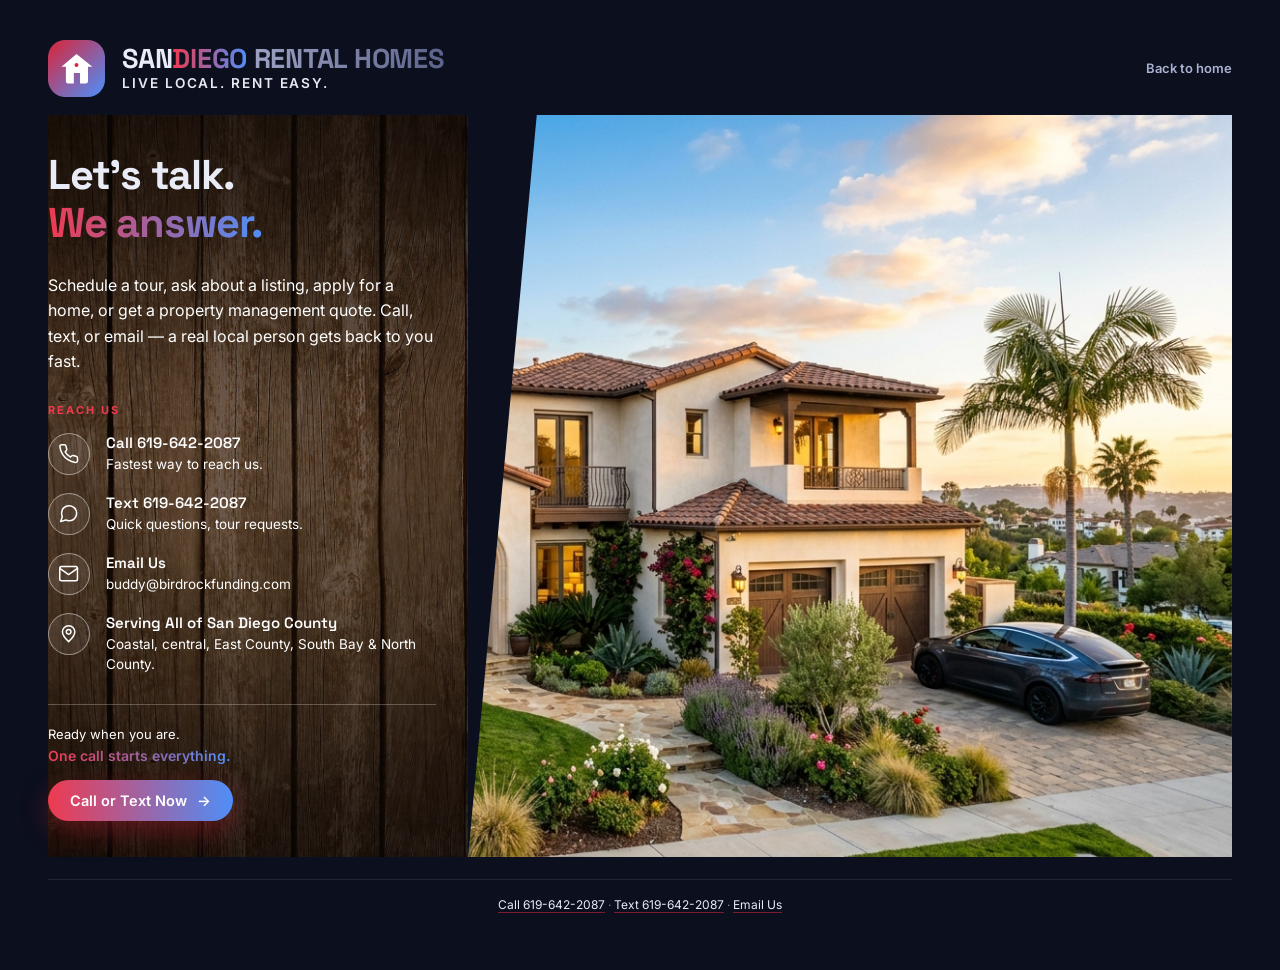
==== contact.html @ 1c2e7d35 "Add ABL wood grain hero background (wood-bg.jpg + dark overlay, white text)" ====
<!doctype html>
<html lang="en">
<head>
  <meta charset="UTF-8">
  <meta name="viewport" content="width=device-width, initial-scale=1">
  <title>Contact & Apply | San Diego Rental Homes</title>
  <meta name="description" content="Contact San Diego Rental Homes: call or text 619-642-2087, or email us to schedule a tour, apply for a home, or ask about property management.">
  <link rel="preconnect" href="https://fonts.googleapis.com">
  <link rel="preconnect" href="https://fonts.gstatic.com" crossorigin>
  <link href="https://fonts.googleapis.com/css2?family=Space+Grotesk:wght@500;600;700&family=Inter:wght@400;500;600;700&display=swap" rel="stylesheet">
  <link rel="icon" type="image/svg+xml" href="assets/logo.svg">
  <link rel="manifest" href="site.webmanifest">
  <meta name="theme-color" content="#0b0f1e">
  <link rel="stylesheet" href="pages.css?v=14">
</head>
<body>
  <div class="page">
    <nav class="page-nav" aria-label="Main navigation">
      <a class="brand" href="index.html"><img class="brand-mark" src="assets/logo.svg" alt="San Diego Rental Homes logo"><div><h1 class="brand-title">SAN<span class="accent">DIEGO</span> <span class="suffix">RENTAL HOMES</span></h1><span class="brand-sub">LIVE LOCAL. RENT EASY.</span></div></a>
      <a class="back-link" href="index.html">Back to home</a>
    </nav>
    <main class="hero">
      <section class="hero-copy">
        <h2 class="page-heading heading-wide">Let's talk.<br><span class="grad">We answer.</span></h2>
        <p class="page-lede">Schedule a tour, ask about a listing, apply for a home, or get a property management quote. Call, text, or email — a real local person gets back to you fast.</p>
        <div class="section-label">Reach Us</div>
        <div class="features">
          <div class="feature">
            <a class="feature-icon" href="tel:+16196422087" aria-label="Call 619-642-2087"><svg viewBox="0 0 24 24" fill="none" stroke="#ffffff" stroke-width="1.7" stroke-linecap="round" stroke-linejoin="round"><path d="M22 16.92v3a2 2 0 0 1-2.18 2 19.79 19.79 0 0 1-8.63-3.07 19.5 19.5 0 0 1-6-6 19.79 19.79 0 0 1-3.07-8.67A2 2 0 0 1 4.11 2h3a2 2 0 0 1 2 1.72c.127.96.361 1.903.7 2.81a2 2 0 0 1-.45 2.11L8.09 9.91a16 16 0 0 0 6 6l1.27-1.27a2 2 0 0 1 2.11-.45c.907.339 1.85.573 2.81.7A2 2 0 0 1 22 16.92z"/></svg></a>
            <div>
              <h3><a href="tel:+16196422087">Call 619-642-2087</a></h3>
              <p>Fastest way to reach us.</p>
            </div>
          </div>
          <div class="feature">
            <a class="feature-icon" href="sms:+16196422087" aria-label="Text 619-642-2087"><svg viewBox="0 0 24 24" fill="none" stroke="#ffffff" stroke-width="1.7"><path d="M21 11.5a8.38 8.38 0 0 1-.9 3.8 8.5 8.5 0 0 1-7.6 4.7 8.38 8.38 0 0 1-3.8-.9L3 21l1.9-5.7a8.38 8.38 0 0 1-.9-3.8 8.5 8.5 0 0 1 4.7-7.6 8.38 8.38 0 0 1 3.8-.9h.5a8.48 8.48 0 0 1 8 8v.5z" stroke-linecap="round" stroke-linejoin="round"/></svg></a>
            <div>
              <h3><a href="sms:+16196422087">Text 619-642-2087</a></h3>
              <p>Quick questions, tour requests.</p>
            </div>
          </div>
          <div class="feature">
            <a class="feature-icon" href="mailto:buddy@birdrockfunding.com" aria-label="Email us"><svg viewBox="0 0 24 24" fill="none" stroke="#ffffff" stroke-width="1.7"><rect x="2" y="4" width="20" height="16" rx="2"/><path d="m22 6-10 7L2 6" stroke-linecap="round" stroke-linejoin="round"/></svg></a>
            <div>
              <h3><a href="mailto:buddy@birdrockfunding.com">Email Us</a></h3>
              <p>buddy@birdrockfunding.com</p>
            </div>
          </div>
          <div class="feature">
            <a class="feature-icon" href="index.html" aria-label="Service areas"><svg viewBox="0 0 24 24" fill="none" stroke="#ffffff" stroke-width="1.7" stroke-linecap="round" stroke-linejoin="round"><path d="M12 21s-7-6.1-7-11a7 7 0 0 1 14 0c0 4.9-7 11-7 11z"/><circle cx="12" cy="10" r="2.6"/></svg></a>
            <div>
              <h3>Serving All of San Diego County</h3>
              <p>Coastal, central, East County, South Bay &amp; North County.</p>
            </div>
          </div>
        </div>
        <div class="cta-row">
          <div class="cta-text">Ready when you are.<br><strong>One call starts everything.</strong></div>
          <a class="cta-button" href="tel:+16196422087" target="_blank" rel="noopener noreferrer">Call or Text Now <span>→</span></a>
        </div>
      </section>
      <div class="hero-photo-frame"><img src="assets/hero.jpg" alt="A beautiful San Diego rental home at golden hour"></div>
    </main>
    <footer class="page-footer" style="justify-content: center;">
      <div class="footer-contact" style="flex-direction: row; gap: 10px; text-align: center;">
        <span><a href="tel:+16196422087">Call 619-642-2087</a> &middot; <a href="sms:+16196422087">Text 619-642-2087</a> &middot; <a href="mailto:buddy@birdrockfunding.com">Email Us</a></span>
      </div>
    </footer>
  </div>
<script>
  window.chatwootSettings = {
    launcherTitle: "Chat with Buddy",
    position: 'right',
    locale: 'en',
    darkMode: 'dark',
    type: 'expanded'
  };
  (function(d,t) {
    var BASE_URL="https://app.chatwoot.com";
    var g=d.createElement(t),s=d.getElementsByTagName(t)[0];
    g.src=BASE_URL+"/packs/js/sdk.js";
    g.async = true;
    s.parentNode.insertBefore(g,s);
    g.onload=function(){
      window.chatwootSDK.run({
        websiteToken: 'w75DuTkaqM5nry2hyCZPVpFz',
        baseUrl: BASE_URL
      });
      var st = document.createElement('style');
      st.textContent = '#chatwoot_widget_launcher, .woot-widget-bubble, .chatwoot-launcher, ' +
        '.woot-widget-bubble-icon { background: linear-gradient(90deg, #ef3a50, #4f8ef7) !important; border-radius: 14px; }';
      document.head.appendChild(st);
    }
  })(document,"script");
</script>
</body>
</html>
---- pages.css ----
:root {
  --navy-950: #0b0f1e;
  --navy-900: #0f162c;
  --navy-700: #1c2547;
  --ink: #e9ecf7;
  --ink-dim: #aab1d1;
  --ink-faint: #7b83a8;
  --red: #d7263d;
  --blue: #4f8ef7;
  --red-bright: #ef3a50;
  --white: #ffffff;
  --gradient: linear-gradient(90deg, var(--red-bright), var(--blue));
}

* { box-sizing: border-box; }
html, body { margin: 0; min-height: 100%; }
html { background: var(--navy-950); }
body {
  overflow-x: hidden;
  background: var(--navy-950);
  color: var(--ink);
  font-family: Inter, ui-sans-serif, system-ui, sans-serif;
  -webkit-font-smoothing: antialiased;
}
a { color: inherit; text-decoration: none; }
h1, h2, h3 { font-family: 'Space Grotesk', Inter, ui-sans-serif, system-ui, sans-serif; }

.page { max-width: 1400px; margin: 0 auto; padding: 40px 48px 56px; }
.page-nav { display: flex; align-items: center; justify-content: space-between; gap: 20px; margin-bottom: 18px; }
.brand { display: flex; align-items: center; gap: 17.3px; }
.brand-mark { width: 56.9px; height: 56.9px; border-radius: 17.3px; object-fit: cover; flex-shrink: 0; background: linear-gradient(135deg, #d7263d, #4f8ef7); padding: 2px; }
.brand-title { margin: 0; font: 700 27.2px/1 'Space Grotesk', Inter, sans-serif; letter-spacing: -.01em; white-space: nowrap; }
.brand-title .accent, .page-heading .grad, .cta-text strong { background: var(--gradient); -webkit-background-clip: text; background-clip: text; color: transparent; }
.brand-title .suffix { background: linear-gradient(90deg, #9aa1c2, #5c6389); -webkit-background-clip: text; background-clip: text; color: transparent; }
.brand-sub { margin-top: 7px; color: #e8eaf3; font-size: 13.6px; font-weight: 600; letter-spacing: .14em; }
a.brand-sub { text-decoration: underline; text-decoration-color: rgba(215, 38, 61, .65); text-underline-offset: 4px; text-decoration-thickness: 2px; transition: color .15s, text-decoration-color .15s; }
a.brand-sub:hover { color: #ffffff; text-decoration-color: var(--blue); }
.lede-link { color: #ef3a50; font-weight: 600; text-decoration: underline; text-decoration-color: rgba(215, 38, 61, .55); text-underline-offset: 3px; transition: color .15s, text-decoration-color .15s; }
.lede-link:hover { color: var(--blue); text-decoration-color: var(--blue); }
.back-link { color: var(--ink-dim); font-size: 13px; font-weight: 600; }
.back-link:hover { color: var(--white); }

.hero { display: grid; grid-template-columns: minmax(320px, 420px) 1fr; gap: 0; align-items: stretch; min-height: 720px; }
.hero-copy { display: flex; flex-direction: column; gap: 26px; justify-content: center; padding: 32px 10px 32px 0; }
.page-heading { max-width: 410px; margin: 0; font-size: clamp(39.4px, 3.66vw, 53.4px); font-weight: 700; line-height: 1.15; letter-spacing: -.02em; }
.page-heading.heading-wide { font-size: clamp(36px, 3.25vw, 46px); letter-spacing: -.03em; }
.page-heading.mcp-heading { font-size: clamp(22px, 1.85vw, 28px); letter-spacing: -.025em; }
.page-lede { max-width: 44ch; margin: 0; color: var(--ink); font-size: 16px; line-height: 1.6; }


/* --- Homepage-specific classes (index.html) --- */
.headline { margin: 0; font-size: clamp(39.4px, 3.66vw, 53.4px); font-weight: 700; line-height: 1.15; letter-spacing: -.02em; text-wrap: balance; }
.headline .grad { background: var(--gradient); -webkit-background-clip: text; background-clip: text; color: transparent; }
.lede { max-width: 44ch; margin: 0; color: var(--ink); font-size: 16px; line-height: 1.6; }
.lede .hl { color: #ef3a50; font-weight: 600; }
.brand-mark img { width: 100%; height: 100%; object-fit: cover; border-radius: 15.3px; display: block; }
/* Side bullet list — same as Home page features */
.section-label { color: #ef3a50; font-size: 11px; font-weight: 700; letter-spacing: .18em; text-transform: uppercase; margin: 2px 0 -10px; }
.section-label:empty { display: none; }
.features { display: flex; flex-direction: column; gap: 18px; }
.features.compact { gap: 10px; }
.features.compact .feature-icon { width: 34px; height: 34px; }
.features.compact .feature-icon svg { width: 17px; height: 17px; }
.features.compact h3 { font-size: 13.5px; }
.features.compact p { font-size: 12px; }
.feature { display: flex; gap: 16px; align-items: flex-start; }
.feature-icon { width: 42px; height: 42px; border-radius: 50%; border: 1.5px solid rgba(215,38,61,0.55); display: flex; align-items: center; justify-content: center; flex-shrink: 0; background: rgba(215,38,61,0.08); color: inherit; }
.feature-icon svg { width: 21.25px; height: 21.25px; stroke: #ffffff; }
.feature h3 { font-size: 15px; font-weight: 600; margin: 0 0 2px; color: var(--ink); }
.feature p { font-size: 13.5px; line-height: 1.5; color: var(--ink-faint); margin: 0; max-width: none; }
.feature.active .feature-icon { background: var(--gradient); border-color: transparent; box-shadow: 0 6px 18px rgba(215,38,61,.35); }
.feature.active h3 a { background: var(--gradient); -webkit-background-clip: text; background-clip: text; color: transparent; }
.feature h3 a:hover { color: var(--white); }

.cta-row { display: flex; flex-direction: column; align-items: flex-start; gap: 14px; margin-top: 4px; padding-top: 20px; border-top: 1px solid rgba(255,255,255,.09); }
.cta-text { max-width: 200px; color: var(--ink); font-size: 13px; line-height: 1.5; }
.cta-text strong { font-size: 14px; font-weight: 600; }
.slamdunk-link { display: inline-block; margin-top: 4px; font-size: clamp(20px, 3vw, 28px); font-weight: 800; line-height: 1.25; letter-spacing: -.01em; background: var(--gradient); -webkit-background-clip: text; background-clip: text; color: transparent; transition: opacity .15s, transform .15s; }
.slamdunk-link:hover { opacity: .88; transform: translateY(-1px); }
.page-heading.flow-heading { letter-spacing: -.025em; }
@media (max-width: 980px) {
  .page-heading.flow-heading { font-size: clamp(35px, 7.15vw, 52px); white-space: nowrap; }
}
@media (max-width: 560px) {
  .page-heading.flow-heading { font-size: clamp(24px, 6.5vw, 34px); white-space: nowrap; }
}
.cta-button { display: inline-flex; align-items: center; gap: 10px; padding: 12px 22px; border-radius: 999px; background: var(--gradient); color: var(--white); font-size: 14.5px; font-weight: 600; white-space: nowrap; box-shadow: 0 10px 28px rgba(215,38,61,.35); }
.cta-button:hover { transform: translateY(-1px); }
.hero-photo-frame { position: relative; min-height: 720px; overflow: hidden; clip-path: polygon(9% 0%, 100% 0%, 100% 100%, 0% 100%); background: var(--navy-900); }
.hero-photo-frame img { position: absolute; inset: 0; display: block; width: 100%; height: 100%; object-fit: cover; object-position: 100% 50%; }

.page-footer { display: flex; justify-content: space-between; gap: 20px; margin-top: 22px; padding-top: 16px; border-top: 1px solid rgba(255,255,255,.09); color: var(--ink-faint); font-size: 12px; }
.footer-brand { display: flex; flex-direction: column; gap: 6px; text-align: left; }
.footer-contact { display: flex; flex-direction: column; gap: 5px; text-align: right; line-height: 1.5; }
.footer-contact a { color: var(--ink); text-decoration: underline; text-underline-offset: 3px; text-decoration-color: rgba(215,38,61,.55); }
.footer-contact a:hover { color: var(--white); }

@media (max-width: 980px) {
  .page { padding: 28px 20px 40px; }
  .page-nav { margin-bottom: 24px; }
  .brand { gap: 12px; }
  .brand-mark { width: 48px; height: 48px; border-radius: 14px; }
  .brand-title { font-size: 20px; }
  .brand-sub { font-size: 10px; letter-spacing: .11em; }
  .back-link { font-size: 12px; }
  .hero { grid-template-columns: 1fr; min-height: 0; }
  .hero-copy { gap: 20px; padding: 0 0 24px; }
  .page-heading { max-width: 680px; font-size: clamp(39.4px, 3.66vw, 53.4px); }
  .page-lede { max-width: 680px; }
  .cta-row { max-width: 680px; }
  .hero-photo-frame { min-height: 430px; clip-path: none; }
  .hero-photo-frame img { object-position: 100% 50%; }
}

@media (max-width: 560px) {
  .page-nav { align-items: flex-start; }
  .back-link { padding-top: 10px; }
  .page-heading { font-size: clamp(39.4px, 3.66vw, 53.4px); }
  .cta-text { max-width: 300px; }
  .cta-button { min-height: 44px; }
  .hero-photo-frame, .hero-photo-frame img { min-height: 330px; }
  .page-footer { flex-direction: column; gap: 8px; }
  .footer-contact { text-align: left; }
}

/* ── Wood grain hero panel (matches AmericasBestLenders.com) ── */
.hero-copy {
  background: #2b1d13 url('wood-bg.jpg') center/cover;
  box-shadow: inset 0 0 0 2000px rgba(20, 12, 6, .38);
  padding: 36px 32px 36px 0;
}
.hero-copy .lede, .hero-copy .page-lede, .hero-copy .cta-text,
.hero-copy .feature p, .hero-copy .feature h3 { color: #ffffff; }
.hero-copy .feature-icon { border-color: rgba(255,255,255,.45); background: rgba(255,255,255,.08); }
.hero-copy .cta-row { border-top-color: rgba(255,255,255,.25); }
@media (max-width: 980px) {
  .hero-copy { padding: 28px 24px; border-radius: 20px; }
}
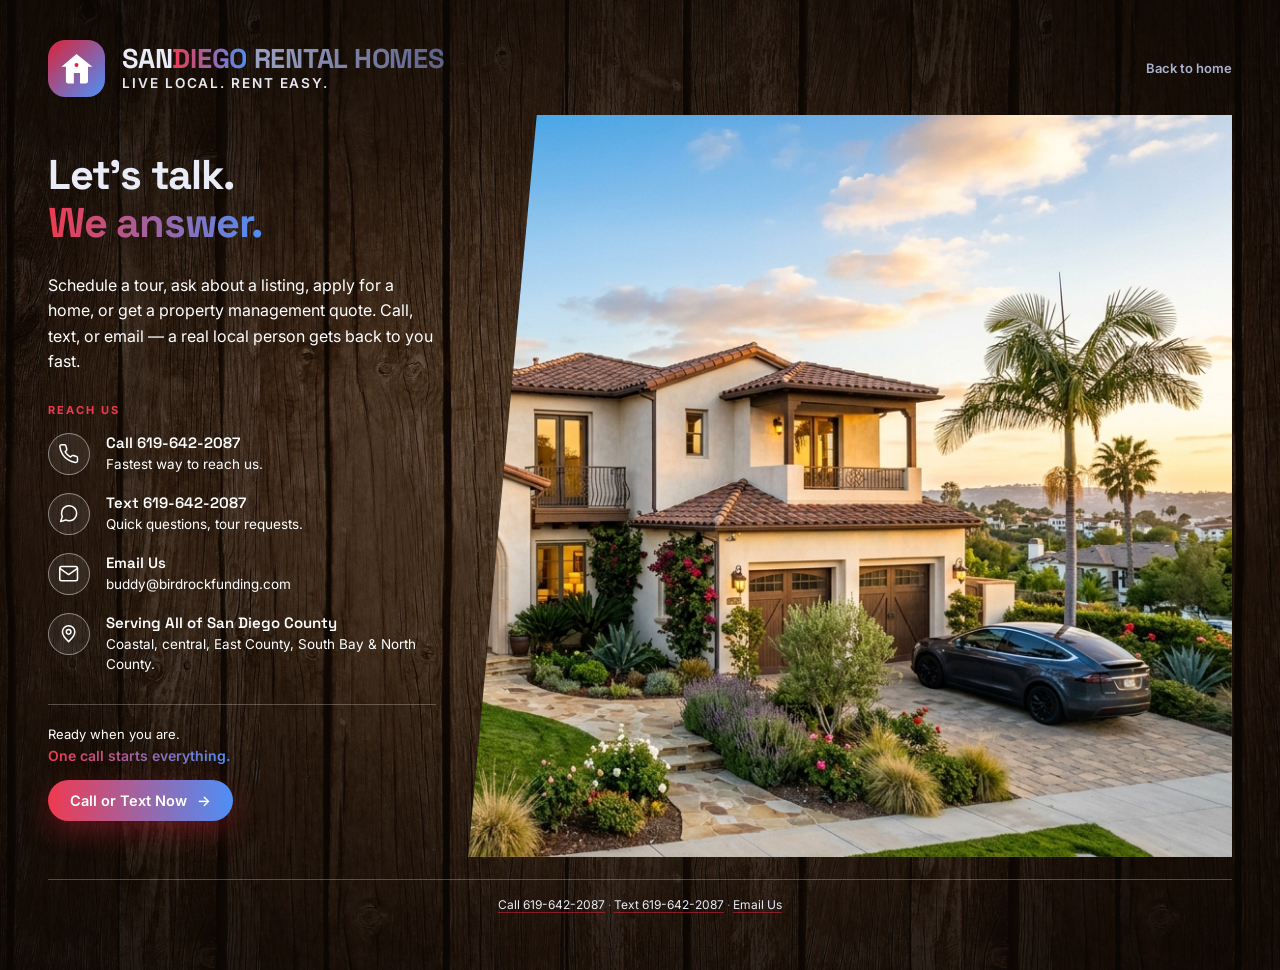
==== commit 3db6cb7a: "Wood grain full-page background, follows diagonal photo angle (dark overlay for contrast)" ====
--- a/contact.html
+++ b/contact.html
@@ -11,7 +11,7 @@
   <link rel="icon" type="image/svg+xml" href="assets/logo.svg">
   <link rel="manifest" href="site.webmanifest">
   <meta name="theme-color" content="#0b0f1e">
-  <link rel="stylesheet" href="pages.css?v=14">
+  <link rel="stylesheet" href="pages.css?v=15">
 </head>
 <body>
   <div class="page">
--- a/pages.css
+++ b/pages.css
@@ -123,16 +123,19 @@
   .footer-contact { text-align: left; }
 }
 
-/* ── Wood grain hero panel (matches AmericasBestLenders.com) ── */
-.hero-copy {
-  background: #2b1d13 url('wood-bg.jpg') center/cover;
-  box-shadow: inset 0 0 0 2000px rgba(20, 12, 6, .38);
-  padding: 36px 32px 36px 0;
+/* ── Wood grain background - full page, follows photo angle (matches AmericasBestLenders.com) ── */
+html { background: #2b1d13; }
+body {
+  background:
+    linear-gradient(rgba(20, 12, 6, .45), rgba(20, 12, 6, .45)),
+    #2b1d13 url('wood-bg.jpg') center/cover;
 }
+.hero-copy { padding: 36px 32px 36px 0; }
 .hero-copy .lede, .hero-copy .page-lede, .hero-copy .cta-text,
 .hero-copy .feature p, .hero-copy .feature h3 { color: #ffffff; }
 .hero-copy .feature-icon { border-color: rgba(255,255,255,.45); background: rgba(255,255,255,.08); }
 .hero-copy .cta-row { border-top-color: rgba(255,255,255,.25); }
+.page-footer { border-top-color: rgba(255,255,255,.25); }
 @media (max-width: 980px) {
   .hero-copy { padding: 28px 24px; border-radius: 20px; }
 }
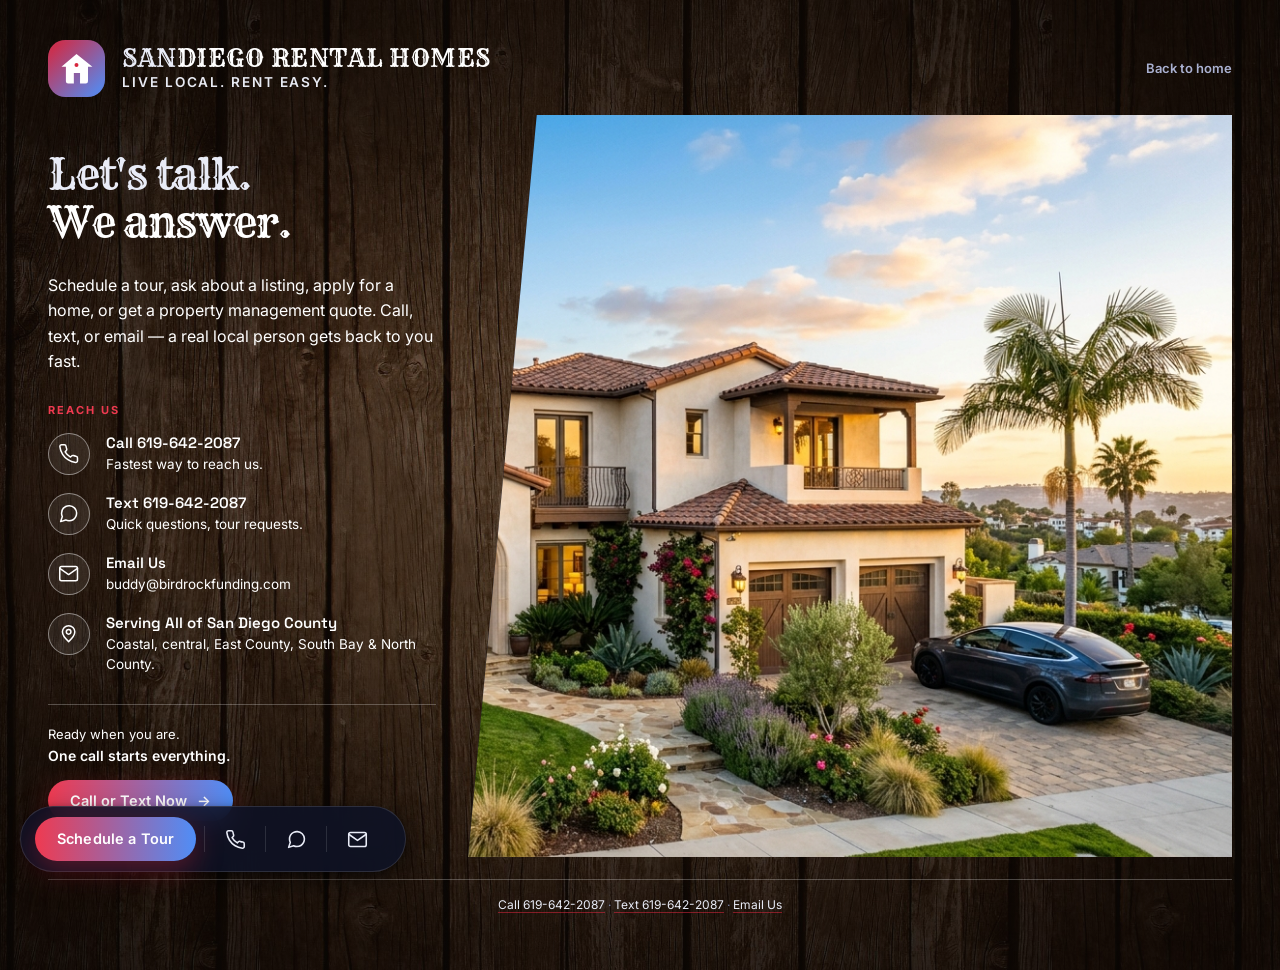
==== commit e3322613: "Add floating footer to all sub-pages, all-white titles, cowboy Rye font lettering" ====
--- a/contact.html
+++ b/contact.html
@@ -7,11 +7,12 @@
   <meta name="description" content="Contact San Diego Rental Homes: call or text 619-642-2087, or email us to schedule a tour, apply for a home, or ask about property management.">
   <link rel="preconnect" href="https://fonts.googleapis.com">
   <link rel="preconnect" href="https://fonts.gstatic.com" crossorigin>
-  <link href="https://fonts.googleapis.com/css2?family=Space+Grotesk:wght@500;600;700&family=Inter:wght@400;500;600;700&display=swap" rel="stylesheet">
+  <link href="https://fonts.googleapis.com/css2?family=Rye&family=Space+Grotesk:wght@500;600;700&family=Inter:wght@400;500;600;700&display=swap" rel="stylesheet">
   <link rel="icon" type="image/svg+xml" href="assets/logo.svg">
   <link rel="manifest" href="site.webmanifest">
   <meta name="theme-color" content="#0b0f1e">
-  <link rel="stylesheet" href="pages.css?v=15">
+  <link rel="stylesheet" href="pages.css?v=16">
+  <link rel="stylesheet" href="floating-bar.css?v=5">
 </head>
 <body>
   <div class="page">
@@ -67,6 +68,16 @@
       </div>
     </footer>
   </div>
+<nav class="footer-bar" role="navigation" aria-label="App actions">
+  <a class="footer-btn footer-cta" aria-label="Schedule a Tour" href="contact.html"><span>Schedule a Tour</span></a>
+  <div class="fb-divider"></div>
+  <a class="footer-btn" aria-label="Call" href="tel:+16196422087"><svg viewBox="0 0 24 24"><path d="M22 16.92v3a2 2 0 0 1-2.18 2 19.79 19.79 0 0 1-8.63-3.07 19.5 19.5 0 0 1-6-6 19.79 19.79 0 0 1-3.07-8.67A2 2 0 0 1 4.11 2h3a2 2 0 0 1 2 1.72c.127.96.361 1.903.7 2.81a2 2 0 0 1-.45 2.11L8.09 9.91a16 16 0 0 0 6 6l1.27-1.27a2 2 0 0 1 2.11-.45c.907.339 1.85.573 2.81.7A2 2 0 0 1 22 16.92z"/></svg></a>
+  <div class="fb-divider"></div>
+  <a class="footer-btn" aria-label="Text" href="sms:+16196422087"><svg viewBox="0 0 24 24"><path d="M21 11.5a8.38 8.38 0 0 1-.9 3.8 8.5 8.5 0 0 1-7.6 4.7 8.38 8.38 0 0 1-3.8-.9L3 21l1.9-5.7a8.38 8.38 0 0 1-.9-3.8 8.5 8.5 0 0 1 4.7-7.6 8.38 8.38 0 0 1 3.8-.9h.5a8.48 8.48 0 0 1 8 8v.5z"/></svg></a>
+  <div class="fb-divider"></div>
+  <a class="footer-btn" aria-label="Email" href="mailto:buddy@birdrockfunding.com"><svg viewBox="0 0 24 24"><rect x="2" y="4" width="20" height="16" rx="2"/><path d="m22 6-10 7L2 6"/></svg></a>
+</nav>
+<script src="floating-bar.js?v=4"></script>
 <script>
   window.chatwootSettings = {
     launcherTitle: "Chat with Buddy",
--- a/pages.css
+++ b/pages.css
@@ -139,3 +139,14 @@
 @media (max-width: 980px) {
   .hero-copy { padding: 28px 24px; border-radius: 20px; }
 }
+
+/* -- Titles ALL WHITE + cowboy lettering (Glenn 9/13 3:01 PM) -- */
+.brand-title { font-family: 'Rye', 'Space Grotesk', serif; font-weight: 400; letter-spacing: .02em; }
+.headline, .page-heading, .slamdunk-link { font-family: 'Rye', 'Space Grotesk', serif; font-weight: 400; }
+.headline .grad, .page-heading .grad, .brand-title .accent, .brand-title .suffix,
+.cta-text strong, .slamdunk-link { background: none !important; -webkit-background-clip: initial !important; background-clip: initial !important; color: #ffffff !important; }
+.brand-title .accent { color: #ffffff !important; }
+.brand-title .suffix { color: #ffffff !important; }
+.headline { text-shadow: 0 2px 10px rgba(0,0,0,.45); }
+.brand-title { font-size: 25px; }
+@media (max-width: 980px) { .brand-title { font-size: 18px; } }
--- a/floating-bar.css
+++ b/floating-bar.css
@@ -0,0 +1,92 @@
+/* Floating pill footer bar — app-style persistent actions (Glenn 9/3)
+   Same pattern as his reference: centered pill, icon buttons, dividers. Styles the SlamDunk dark theme. */
+:root{
+  --fb-bg: rgba(13,18,38,.86);
+  --fb-border: rgba(255,255,255,.12);
+  --fb-icon: #e9ecf7;
+  --fb-muted: #7b83a8;
+  --fb-shadow:0 8px 24px rgba(0,0,0,.5), 0 2px 6px rgba(0,0,0,.3);
+}
+.footer-bar{
+  position:fixed;
+  left:20px;
+  bottom:28px;
+  display:flex;
+  align-items:center;
+  gap:6px;
+  padding:10px 26px 10px 14px;
+  background:var(--fb-bg);
+  border:1px solid var(--fb-border);
+  border-radius:999px;
+  box-shadow:var(--fb-shadow);
+  backdrop-filter:blur(12px);
+  -webkit-backdrop-filter:blur(12px);
+  z-index:9998;
+}
+.footer-btn{
+  display:flex;
+  align-items:center;
+  justify-content:center;
+  width:44px;
+  height:44px;
+  border-radius:999px;
+  background:transparent;
+  border:none;
+  cursor:pointer;
+  color:var(--fb-icon);
+  transition:background .15s ease, transform .15s ease;
+  text-decoration:none;
+}
+.footer-btn:hover:not(.active){
+  background:rgba(255,255,255,.08);
+  transform:translateY(-1px);
+}
+.footer-btn:active{
+  transform:translateY(0);
+}
+.footer-btn.active{
+  background:linear-gradient(90deg, #ef3a50, #4f8ef7);
+  color:#fff;
+}
+.footer-btn svg{
+  width:21px;
+  height:21px;
+  stroke:currentColor;
+  fill:none;
+  stroke-width:1.8;
+  stroke-linecap:round;
+  stroke-linejoin:round;
+}
+.footer-btn.footer-cta{
+  width:auto;
+  height:44px;
+  padding:0 22px;
+  background:linear-gradient(90deg, #ef3a50, #4f8ef7);
+  color:#fff;
+  font-weight:600;
+  font-size:14.5px;
+  letter-spacing:.01em;
+  white-space:nowrap;
+  border-radius:999px;
+  box-shadow:0 10px 28px rgba(215,38,61,.35);
+}
+.footer-btn.footer-cta span{
+  display:block;
+  line-height:44px;
+}
+.footer-btn.footer-cta:hover{
+  background:linear-gradient(90deg, #7a5be0, #3f7ef7);
+  transform:translateY(-1px);
+}
+.fb-divider{
+  width:1px;
+  height:26px;
+  background:var(--fb-border);
+  margin:0 2px;
+}
+@media (max-width: 480px){
+  .footer-bar{ left:12px; right:84px; bottom:18px; padding:8px 22px 8px 10px; gap:4px; overflow:hidden; }
+  .footer-btn{ width:40px; height:40px; flex-shrink:0; }
+  .footer-btn.footer-cta{ padding:0 18px; height:44px; font-size:14px; }
+  .footer-btn.footer-cta span{ line-height:44px; }
+}
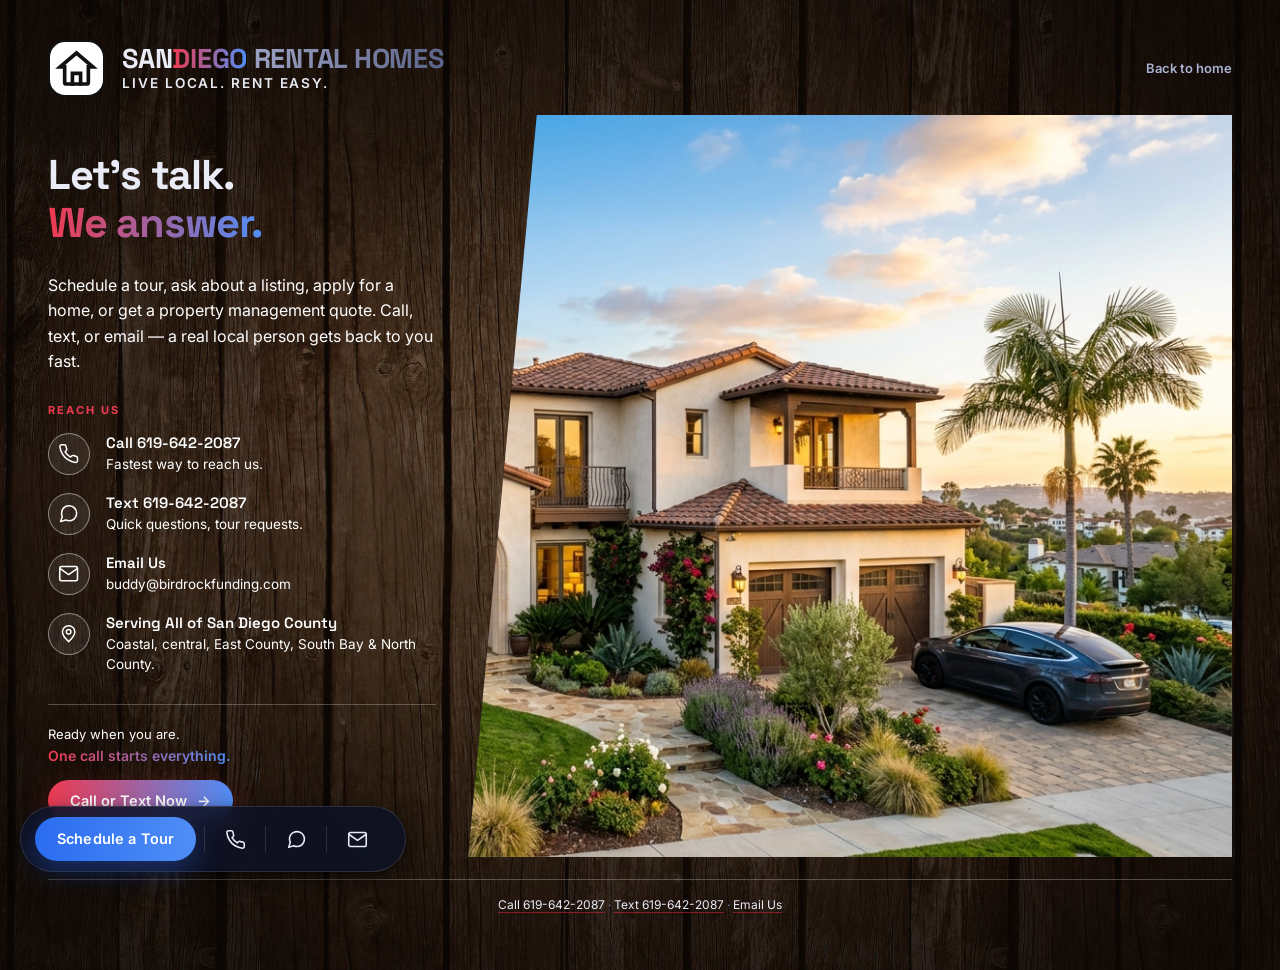
==== commit c1082ce2: "Revert cowboy titles, live chat + Schedule gradient blue, rancher-brand black-on-white house logo" ====
--- a/contact.html
+++ b/contact.html
@@ -7,12 +7,12 @@
   <meta name="description" content="Contact San Diego Rental Homes: call or text 619-642-2087, or email us to schedule a tour, apply for a home, or ask about property management.">
   <link rel="preconnect" href="https://fonts.googleapis.com">
   <link rel="preconnect" href="https://fonts.gstatic.com" crossorigin>
-  <link href="https://fonts.googleapis.com/css2?family=Rye&family=Space+Grotesk:wght@500;600;700&family=Inter:wght@400;500;600;700&display=swap" rel="stylesheet">
+  <link href="https://fonts.googleapis.com/css2?family=Space+Grotesk:wght@500;600;700&family=Inter:wght@400;500;600;700&display=swap" rel="stylesheet">
   <link rel="icon" type="image/svg+xml" href="assets/logo.svg">
   <link rel="manifest" href="site.webmanifest">
   <meta name="theme-color" content="#0b0f1e">
-  <link rel="stylesheet" href="pages.css?v=16">
-  <link rel="stylesheet" href="floating-bar.css?v=5">
+  <link rel="stylesheet" href="pages.css?v=17">
+  <link rel="stylesheet" href="floating-bar.css?v=6">
 </head>
 <body>
   <div class="page">
@@ -99,7 +99,7 @@
       });
       var st = document.createElement('style');
       st.textContent = '#chatwoot_widget_launcher, .woot-widget-bubble, .chatwoot-launcher, ' +
-        '.woot-widget-bubble-icon { background: linear-gradient(90deg, #ef3a50, #4f8ef7) !important; border-radius: 14px; }';
+        '.woot-widget-bubble-icon { background: linear-gradient(90deg, #2b6cf0, #4f8ef7) !important; border-radius: 14px; }';
       document.head.appendChild(st);
     }
   })(document,"script");
--- a/pages.css
+++ b/pages.css
@@ -140,13 +140,5 @@
   .hero-copy { padding: 28px 24px; border-radius: 20px; }
 }
 
-/* -- Titles ALL WHITE + cowboy lettering (Glenn 9/13 3:01 PM) -- */
-.brand-title { font-family: 'Rye', 'Space Grotesk', serif; font-weight: 400; letter-spacing: .02em; }
-.headline, .page-heading, .slamdunk-link { font-family: 'Rye', 'Space Grotesk', serif; font-weight: 400; }
-.headline .grad, .page-heading .grad, .brand-title .accent, .brand-title .suffix,
-.cta-text strong, .slamdunk-link { background: none !important; -webkit-background-clip: initial !important; background-clip: initial !important; color: #ffffff !important; }
-.brand-title .accent { color: #ffffff !important; }
-.brand-title .suffix { color: #ffffff !important; }
-.headline { text-shadow: 0 2px 10px rgba(0,0,0,.45); }
-.brand-title { font-size: 25px; }
-@media (max-width: 980px) { .brand-title { font-size: 18px; } }
+/* -- Rancher-brand logo plate (Glenn 9/13 3:23 PM) -- */
+.brand-mark { background: #ffffff; border: 2.5px solid #111111; }
--- a/floating-bar.css
+++ b/floating-bar.css
@@ -45,7 +45,7 @@
   transform:translateY(0);
 }
 .footer-btn.active{
-  background:linear-gradient(90deg, #ef3a50, #4f8ef7);
+  background:linear-gradient(90deg, #2b6cf0, #4f8ef7);
   color:#fff;
 }
 .footer-btn svg{
@@ -61,21 +61,21 @@
   width:auto;
   height:44px;
   padding:0 22px;
-  background:linear-gradient(90deg, #ef3a50, #4f8ef7);
+  background:linear-gradient(90deg, #2b6cf0, #4f8ef7);
   color:#fff;
   font-weight:600;
   font-size:14.5px;
   letter-spacing:.01em;
   white-space:nowrap;
   border-radius:999px;
-  box-shadow:0 10px 28px rgba(215,38,61,.35);
+  box-shadow:0 10px 28px rgba(43,108,240,.35);
 }
 .footer-btn.footer-cta span{
   display:block;
   line-height:44px;
 }
 .footer-btn.footer-cta:hover{
-  background:linear-gradient(90deg, #7a5be0, #3f7ef7);
+  background:linear-gradient(90deg, #1e56d6, #3a7ef5);
   transform:translateY(-1px);
 }
 .fb-divider{
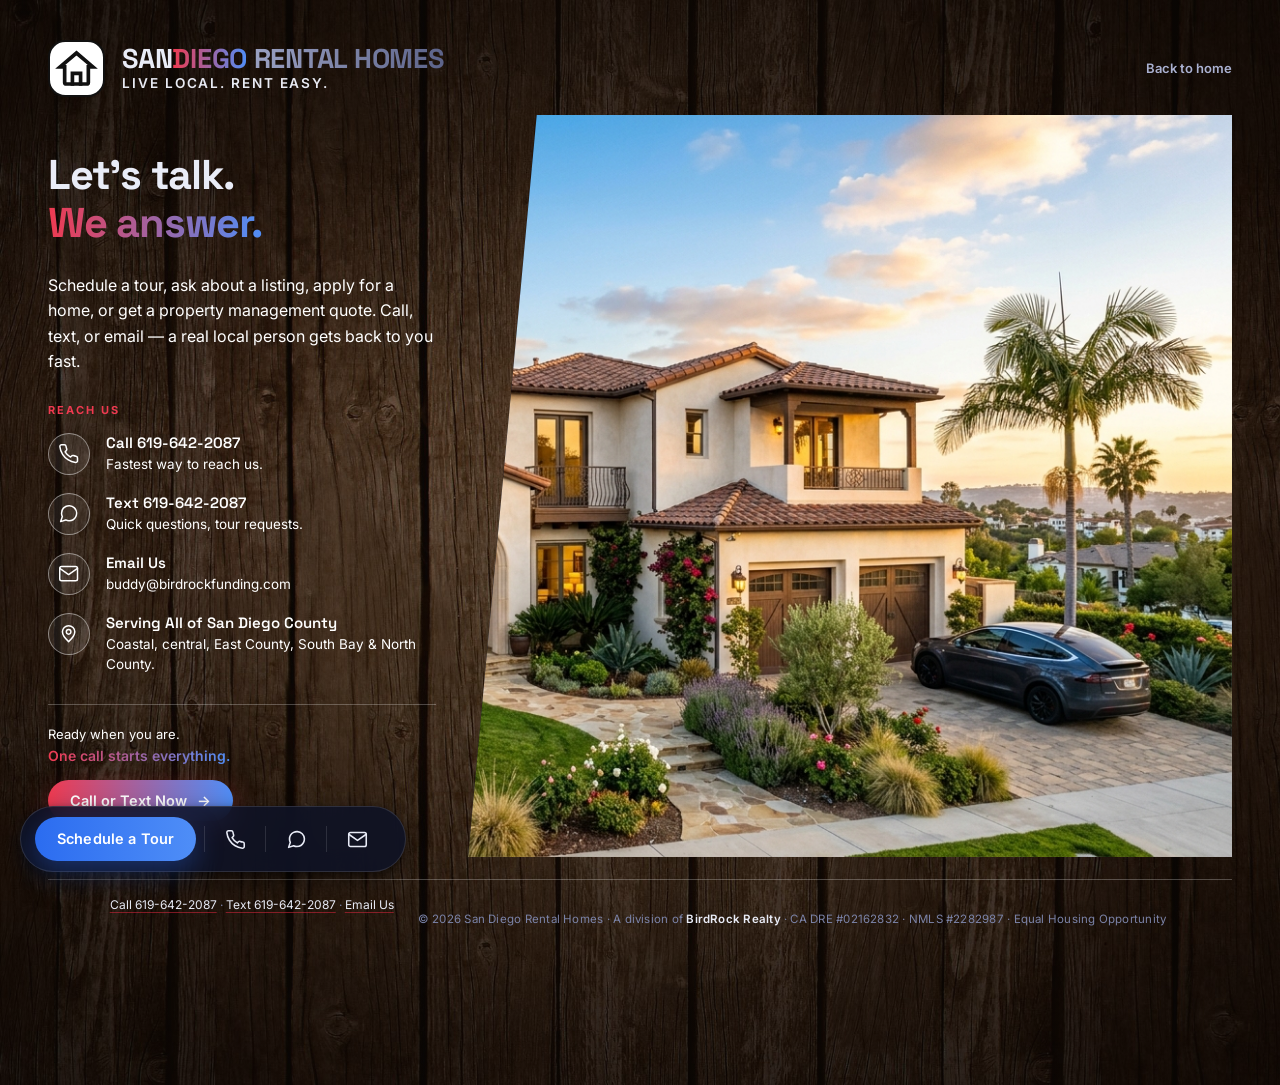
==== commit ba255a5f: "Add legal licensing footer: division of BirdRock Realty, CA DRE #02162832, NMLS #2282987, Equal Hous" ====
--- a/contact.html
+++ b/contact.html
@@ -12,7 +12,7 @@
   <link rel="manifest" href="site.webmanifest">
   <meta name="theme-color" content="#0b0f1e">
   <link rel="stylesheet" href="pages.css?v=17">
-  <link rel="stylesheet" href="floating-bar.css?v=6">
+  <link rel="stylesheet" href="floating-bar.css?v=7">
 </head>
 <body>
   <div class="page">
@@ -77,7 +77,7 @@
   <div class="fb-divider"></div>
   <a class="footer-btn" aria-label="Email" href="mailto:buddy@birdrockfunding.com"><svg viewBox="0 0 24 24"><rect x="2" y="4" width="20" height="16" rx="2"/><path d="m22 6-10 7L2 6"/></svg></a>
 </nav>
-<script src="floating-bar.js?v=4"></script>
+<script src="floating-bar.js?v=5"></script>
 <script>
   window.chatwootSettings = {
     launcherTitle: "Chat with Buddy",
--- a/floating-bar.css
+++ b/floating-bar.css
@@ -84,6 +84,18 @@
   background:var(--fb-border);
   margin:0 2px;
 }
+
+/* Legal licensing footer (Glenn 9/13) */
+.legal-footer{
+  margin-top:14px;
+  padding:0 4px 100px;
+  color:var(--fb-muted);
+  font-size:11.5px;
+  text-align:center;
+  letter-spacing:.02em;
+  line-height:1.6;
+}
+.legal-footer .lf-strong{ font-weight:600; color:#e9ecf7; }
 @media (max-width: 480px){
   .footer-bar{ left:12px; right:84px; bottom:18px; padding:8px 22px 8px 10px; gap:4px; overflow:hidden; }
   .footer-btn{ width:40px; height:40px; flex-shrink:0; }
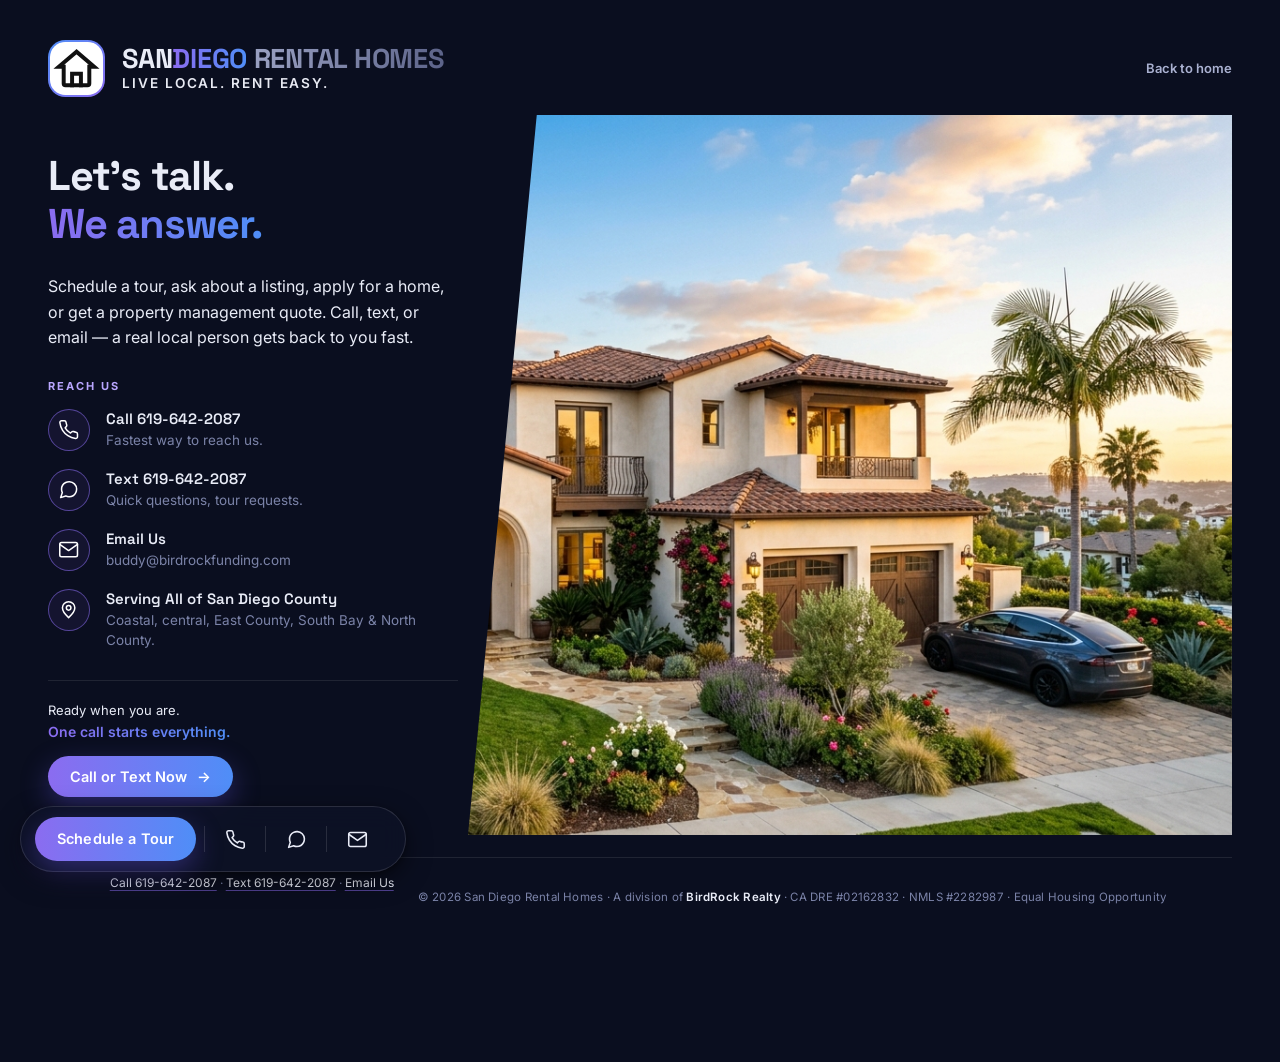
==== commit 7621853a: "Convert to SlamDunk Technologies template (Glenn 9/22): adopt slamdunktechnologies.com pages.css the" ====
--- a/contact.html
+++ b/contact.html
@@ -10,9 +10,9 @@
   <link href="https://fonts.googleapis.com/css2?family=Space+Grotesk:wght@500;600;700&family=Inter:wght@400;500;600;700&display=swap" rel="stylesheet">
   <link rel="icon" type="image/svg+xml" href="assets/logo.svg">
   <link rel="manifest" href="site.webmanifest">
-  <meta name="theme-color" content="#0b0f1e">
-  <link rel="stylesheet" href="pages.css?v=17">
-  <link rel="stylesheet" href="floating-bar.css?v=7">
+  <meta name="theme-color" content="#000000">
+  <link rel="stylesheet" href="pages.css?v=12">
+  <link rel="stylesheet" href="floating-bar.css?v=4">
 </head>
 <body>
   <div class="page">
@@ -94,7 +94,7 @@
     s.parentNode.insertBefore(g,s);
     g.onload=function(){
       window.chatwootSDK.run({
-        websiteToken: 'w75DuTkaqM5nry2hyCZPVpFz',
+        websiteToken: 'yThfudZBD2Ke6P4F8vaH173w',
         baseUrl: BASE_URL
       });
       var st = document.createElement('style');
--- a/pages.css
+++ b/pages.css
@@ -1,19 +1,18 @@
 :root {
-  --navy-950: #0b0f1e;
-  --navy-900: #0f162c;
+  --navy-950: #0a0e1f;
+  --navy-900: #0d1226;
   --navy-700: #1c2547;
   --ink: #e9ecf7;
   --ink-dim: #aab1d1;
   --ink-faint: #7b83a8;
-  --red: #d7263d;
+  --violet: #8b6cf0;
   --blue: #4f8ef7;
-  --red-bright: #ef3a50;
   --white: #ffffff;
-  --gradient: linear-gradient(90deg, var(--red-bright), var(--blue));
+  --gradient: linear-gradient(90deg, var(--violet), var(--blue));
 }
 
 * { box-sizing: border-box; }
-html, body { margin: 0; min-height: 100%; }
+html, body { margin: 0; min-height: 100%; overscroll-behavior-x: none; }
 html { background: var(--navy-950); }
 body {
   overflow-x: hidden;
@@ -28,14 +27,14 @@
 .page { max-width: 1400px; margin: 0 auto; padding: 40px 48px 56px; }
 .page-nav { display: flex; align-items: center; justify-content: space-between; gap: 20px; margin-bottom: 18px; }
 .brand { display: flex; align-items: center; gap: 17.3px; }
-.brand-mark { width: 56.9px; height: 56.9px; border-radius: 17.3px; object-fit: cover; flex-shrink: 0; background: linear-gradient(135deg, #d7263d, #4f8ef7); padding: 2px; }
+.brand-mark { width: 56.9px; height: 56.9px; border-radius: 17.3px; object-fit: cover; flex-shrink: 0; background: linear-gradient(135deg, #4f8ef7, #8b6cf0); padding: 2px; }
 .brand-title { margin: 0; font: 700 27.2px/1 'Space Grotesk', Inter, sans-serif; letter-spacing: -.01em; white-space: nowrap; }
 .brand-title .accent, .page-heading .grad, .cta-text strong { background: var(--gradient); -webkit-background-clip: text; background-clip: text; color: transparent; }
 .brand-title .suffix { background: linear-gradient(90deg, #9aa1c2, #5c6389); -webkit-background-clip: text; background-clip: text; color: transparent; }
 .brand-sub { margin-top: 7px; color: #e8eaf3; font-size: 13.6px; font-weight: 600; letter-spacing: .14em; }
-a.brand-sub { text-decoration: underline; text-decoration-color: rgba(215, 38, 61, .65); text-underline-offset: 4px; text-decoration-thickness: 2px; transition: color .15s, text-decoration-color .15s; }
+a.brand-sub { text-decoration: none; transition: color .15s; }
 a.brand-sub:hover { color: #ffffff; text-decoration-color: var(--blue); }
-.lede-link { color: #ef3a50; font-weight: 600; text-decoration: underline; text-decoration-color: rgba(215, 38, 61, .55); text-underline-offset: 3px; transition: color .15s, text-decoration-color .15s; }
+.lede-link { color: #a98cff; font-weight: 600; text-decoration: underline; text-decoration-color: rgba(139, 108, 240, .55); text-underline-offset: 3px; transition: color .15s, text-decoration-color .15s; }
 .lede-link:hover { color: var(--blue); text-decoration-color: var(--blue); }
 .back-link { color: var(--ink-dim); font-size: 13px; font-weight: 600; }
 .back-link:hover { color: var(--white); }
@@ -52,10 +51,10 @@
 .headline { margin: 0; font-size: clamp(39.4px, 3.66vw, 53.4px); font-weight: 700; line-height: 1.15; letter-spacing: -.02em; text-wrap: balance; }
 .headline .grad { background: var(--gradient); -webkit-background-clip: text; background-clip: text; color: transparent; }
 .lede { max-width: 44ch; margin: 0; color: var(--ink); font-size: 16px; line-height: 1.6; }
-.lede .hl { color: #ef3a50; font-weight: 600; }
+.lede .hl { color: #b9a6ff; font-weight: 600; }
 .brand-mark img { width: 100%; height: 100%; object-fit: cover; border-radius: 15.3px; display: block; }
 /* Side bullet list — same as Home page features */
-.section-label { color: #ef3a50; font-size: 11px; font-weight: 700; letter-spacing: .18em; text-transform: uppercase; margin: 2px 0 -10px; }
+.section-label { color: #b9a6ff; font-size: 11px; font-weight: 700; letter-spacing: .18em; text-transform: uppercase; margin: 2px 0 -10px; }
 .section-label:empty { display: none; }
 .features { display: flex; flex-direction: column; gap: 18px; }
 .features.compact { gap: 10px; }
@@ -64,11 +63,11 @@
 .features.compact h3 { font-size: 13.5px; }
 .features.compact p { font-size: 12px; }
 .feature { display: flex; gap: 16px; align-items: flex-start; }
-.feature-icon { width: 42px; height: 42px; border-radius: 50%; border: 1.5px solid rgba(215,38,61,0.55); display: flex; align-items: center; justify-content: center; flex-shrink: 0; background: rgba(215,38,61,0.08); color: inherit; }
+.feature-icon { width: 42px; height: 42px; border-radius: 50%; border: 1.5px solid rgba(139,108,240,0.55); display: flex; align-items: center; justify-content: center; flex-shrink: 0; background: rgba(139,108,240,0.08); color: inherit; }
 .feature-icon svg { width: 21.25px; height: 21.25px; stroke: #ffffff; }
 .feature h3 { font-size: 15px; font-weight: 600; margin: 0 0 2px; color: var(--ink); }
 .feature p { font-size: 13.5px; line-height: 1.5; color: var(--ink-faint); margin: 0; max-width: none; }
-.feature.active .feature-icon { background: var(--gradient); border-color: transparent; box-shadow: 0 6px 18px rgba(215,38,61,.35); }
+.feature.active .feature-icon { background: var(--gradient); border-color: transparent; box-shadow: 0 6px 18px rgba(107,90,240,.35); }
 .feature.active h3 a { background: var(--gradient); -webkit-background-clip: text; background-clip: text; color: transparent; }
 .feature h3 a:hover { color: var(--white); }
 
@@ -84,7 +83,7 @@
 @media (max-width: 560px) {
   .page-heading.flow-heading { font-size: clamp(24px, 6.5vw, 34px); white-space: nowrap; }
 }
-.cta-button { display: inline-flex; align-items: center; gap: 10px; padding: 12px 22px; border-radius: 999px; background: var(--gradient); color: var(--white); font-size: 14.5px; font-weight: 600; white-space: nowrap; box-shadow: 0 10px 28px rgba(215,38,61,.35); }
+.cta-button { display: inline-flex; align-items: center; gap: 10px; padding: 12px 22px; border-radius: 999px; background: var(--gradient); color: var(--white); font-size: 14.5px; font-weight: 600; white-space: nowrap; box-shadow: 0 10px 28px rgba(107,90,240,.35); }
 .cta-button:hover { transform: translateY(-1px); }
 .hero-photo-frame { position: relative; min-height: 720px; overflow: hidden; clip-path: polygon(9% 0%, 100% 0%, 100% 100%, 0% 100%); background: var(--navy-900); }
 .hero-photo-frame img { position: absolute; inset: 0; display: block; width: 100%; height: 100%; object-fit: cover; object-position: 100% 50%; }
@@ -92,7 +91,7 @@
 .page-footer { display: flex; justify-content: space-between; gap: 20px; margin-top: 22px; padding-top: 16px; border-top: 1px solid rgba(255,255,255,.09); color: var(--ink-faint); font-size: 12px; }
 .footer-brand { display: flex; flex-direction: column; gap: 6px; text-align: left; }
 .footer-contact { display: flex; flex-direction: column; gap: 5px; text-align: right; line-height: 1.5; }
-.footer-contact a { color: var(--ink); text-decoration: underline; text-underline-offset: 3px; text-decoration-color: rgba(215,38,61,.55); }
+.footer-contact a { color: var(--ink); text-decoration: underline; text-underline-offset: 3px; text-decoration-color: rgba(139,108,240,.55); }
 .footer-contact a:hover { color: var(--white); }
 
 @media (max-width: 980px) {
@@ -122,23 +121,3 @@
   .page-footer { flex-direction: column; gap: 8px; }
   .footer-contact { text-align: left; }
 }
-
-/* ── Wood grain background - full page, follows photo angle (matches AmericasBestLenders.com) ── */
-html { background: #2b1d13; }
-body {
-  background:
-    linear-gradient(rgba(20, 12, 6, .45), rgba(20, 12, 6, .45)),
-    #2b1d13 url('wood-bg.jpg') center/cover;
-}
-.hero-copy { padding: 36px 32px 36px 0; }
-.hero-copy .lede, .hero-copy .page-lede, .hero-copy .cta-text,
-.hero-copy .feature p, .hero-copy .feature h3 { color: #ffffff; }
-.hero-copy .feature-icon { border-color: rgba(255,255,255,.45); background: rgba(255,255,255,.08); }
-.hero-copy .cta-row { border-top-color: rgba(255,255,255,.25); }
-.page-footer { border-top-color: rgba(255,255,255,.25); }
-@media (max-width: 980px) {
-  .hero-copy { padding: 28px 24px; border-radius: 20px; }
-}
-
-/* -- Rancher-brand logo plate (Glenn 9/13 3:23 PM) -- */
-.brand-mark { background: #ffffff; border: 2.5px solid #111111; }
--- a/floating-bar.css
+++ b/floating-bar.css
@@ -45,7 +45,7 @@
   transform:translateY(0);
 }
 .footer-btn.active{
-  background:linear-gradient(90deg, #2b6cf0, #4f8ef7);
+  background:linear-gradient(90deg, #8b6cf0, #4f8ef7);
   color:#fff;
 }
 .footer-btn svg{
@@ -61,21 +61,21 @@
   width:auto;
   height:44px;
   padding:0 22px;
-  background:linear-gradient(90deg, #2b6cf0, #4f8ef7);
+  background:linear-gradient(90deg, #8b6cf0, #4f8ef7);
   color:#fff;
   font-weight:600;
   font-size:14.5px;
   letter-spacing:.01em;
   white-space:nowrap;
   border-radius:999px;
-  box-shadow:0 10px 28px rgba(43,108,240,.35);
+  box-shadow:0 10px 28px rgba(107,90,240,.35);
 }
 .footer-btn.footer-cta span{
   display:block;
   line-height:44px;
 }
 .footer-btn.footer-cta:hover{
-  background:linear-gradient(90deg, #1e56d6, #3a7ef5);
+  background:linear-gradient(90deg, #7a5be0, #3f7ef7);
   transform:translateY(-1px);
 }
 .fb-divider{
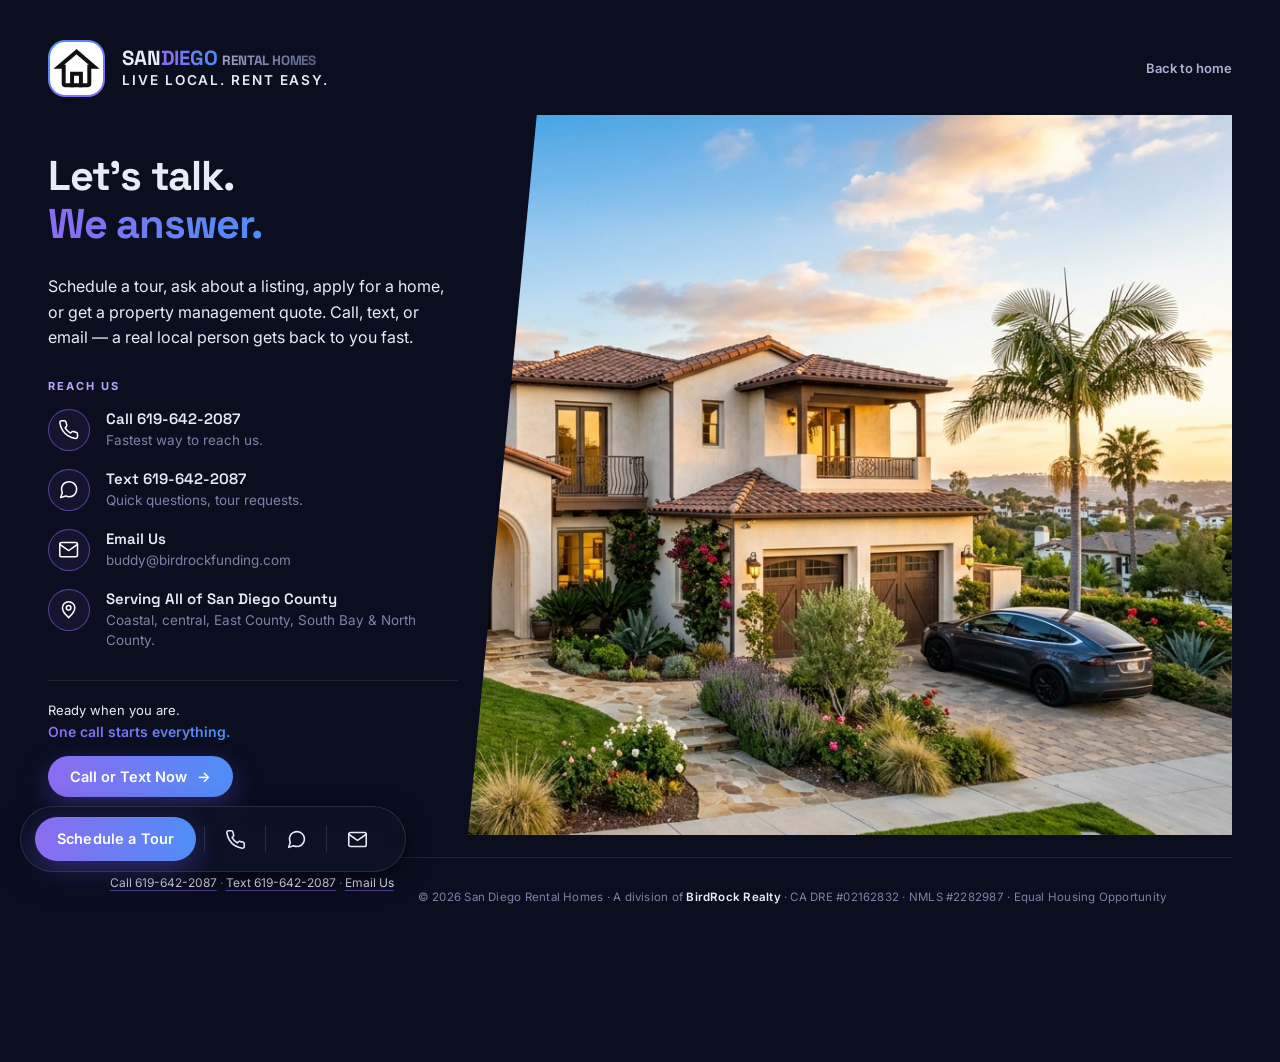
==== commit 6a61f744: "SlamDunk template: brand-title size fit for longer rental-homes name" ====
--- a/contact.html
+++ b/contact.html
@@ -11,7 +11,7 @@
   <link rel="icon" type="image/svg+xml" href="assets/logo.svg">
   <link rel="manifest" href="site.webmanifest">
   <meta name="theme-color" content="#000000">
-  <link rel="stylesheet" href="pages.css?v=12">
+  <link rel="stylesheet" href="pages.css?v=13">
   <link rel="stylesheet" href="floating-bar.css?v=4">
 </head>
 <body>
--- a/pages.css
+++ b/pages.css
@@ -121,3 +121,7 @@
   .page-footer { flex-direction: column; gap: 8px; }
   .footer-contact { text-align: left; }
 }
+
+/* Brand title fit override - rental names are longer than SLAMDUNK */
+.brand-title { font-size: 20.4px; }
+.brand-title .suffix { font-size: 13.5px; }
